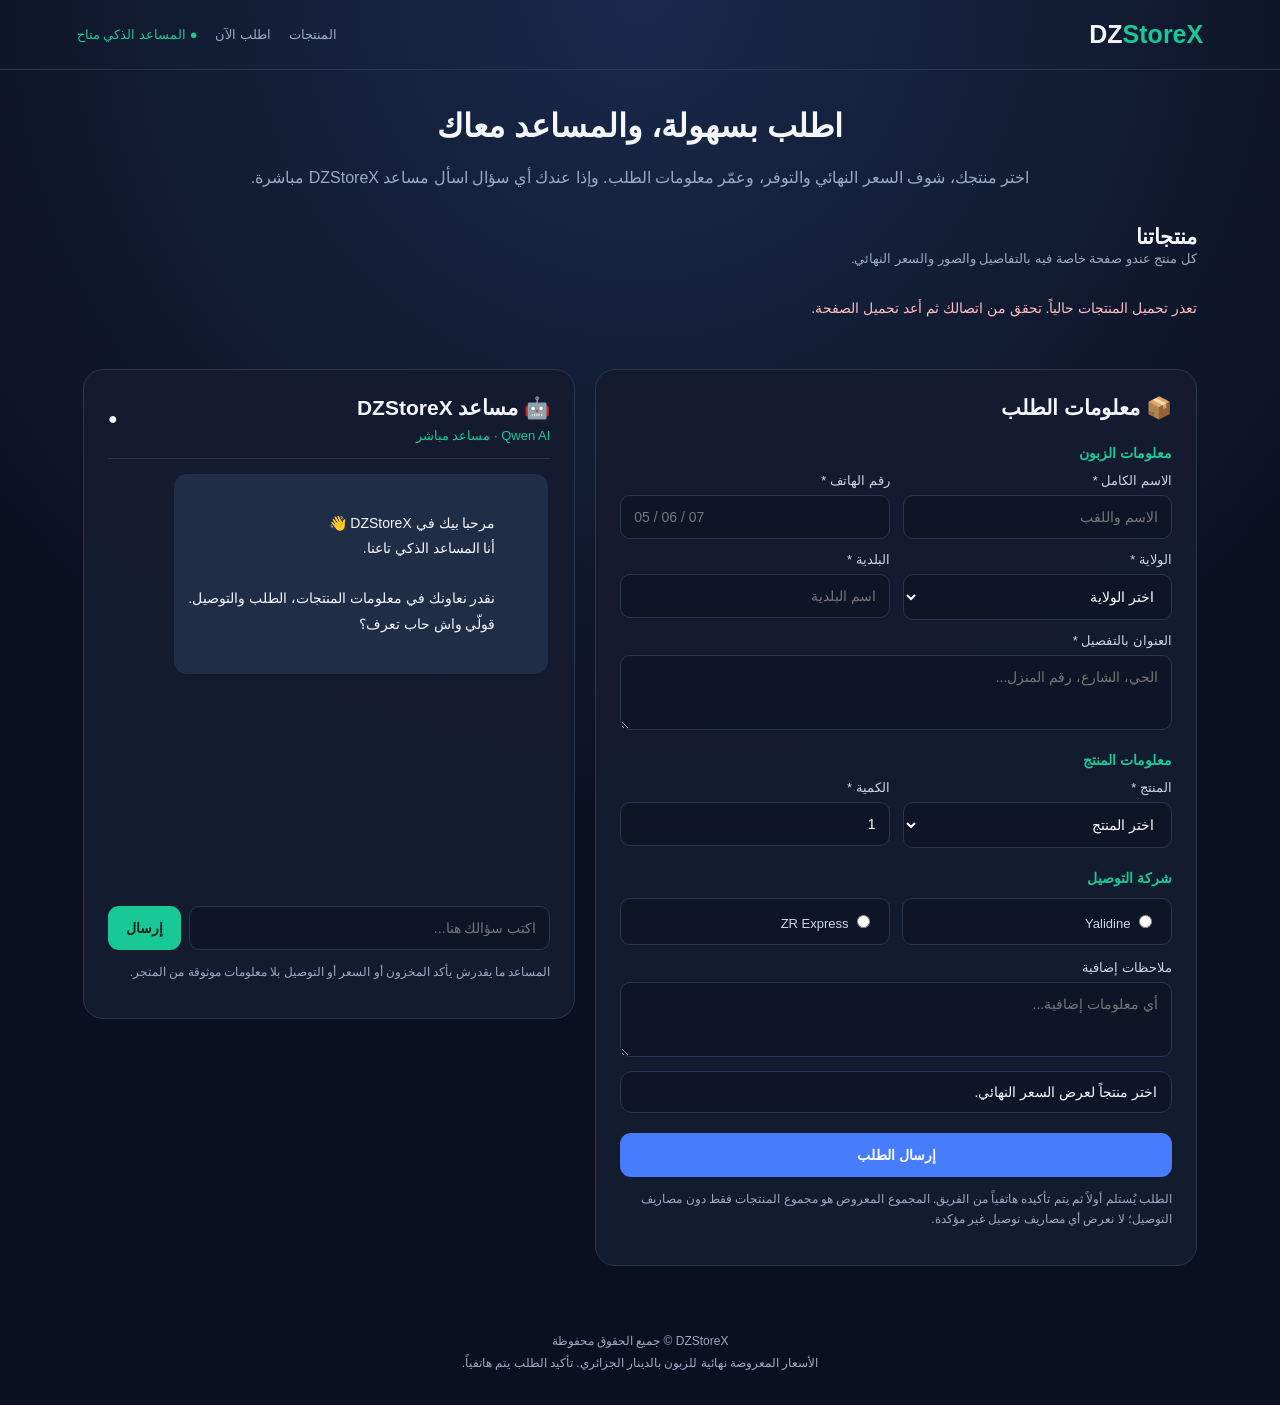
==== index.html @ 01fec2e1 "Isolate prices in the product dropdown (LRI/PDI) and in chat replies" ====
<!DOCTYPE html>
<html lang="ar" dir="rtl">
<head>
<meta charset="UTF-8">
<meta name="viewport" content="width=device-width, initial-scale=1.0">
<title>DZStoreX | المنتجات والطلب والمساعد الذكي</title>
<meta name="description" content="تسوق منتجات DZStoreX، شاهد السعر النهائي والتوفر، وأرسل طلبك مع مساعد ذكي للأسئلة.">
<link rel="stylesheet" href="assets/css/store.css?v=20261104b">
</head>
<body>

<header>
  <a class="logo" href="index.html">DZ<span>StoreX</span></a>
  <nav class="header-nav">
    <a href="#products">المنتجات</a>
    <a href="#orderForm">اطلب الآن</a>
    <div class="status">● المساعد الذكي متاح</div>
  </nav>
</header>

<main>
  <div class="intro">
    <h1>اطلب بسهولة، والمساعد معاك</h1>
    <p>اختر منتجك، شوف السعر النهائي والتوفر، وعمّر معلومات الطلب. وإذا عندك أي سؤال اسأل مساعد DZStoreX مباشرة.</p>
  </div>

  <section class="products-section" id="products">
    <div class="section-head">
      <div>
        <h2>منتجاتنا</h2>
        <p>كل منتج عندو صفحة خاصة فيه بالتفاصيل والصور والسعر النهائي.</p>
      </div>
    </div>
    <div id="productsLoading" class="products-loading">جاري تحميل المنتجات...</div>
    <div id="productsError" class="products-error hidden"></div>
    <div class="product-grid" id="productGrid"></div>
  </section>

  <div class="layout">

    <!-- ORDER FORM -->
    <section class="card" id="orderSection">
      <h2>📦 معلومات الطلب</h2>

      <form id="orderForm">

        <div class="section-title">معلومات الزبون</div>
        <div class="grid">
          <div class="field">
            <label for="fullName">الاسم الكامل *</label>
            <input id="fullName" name="fullName" required placeholder="الاسم واللقب" autocomplete="name">
          </div>
          <div class="field">
            <label for="phone">رقم الهاتف *</label>
            <input id="phone" name="phone" required type="tel" inputmode="tel"
                   placeholder="05 / 06 / 07" autocomplete="tel">
          </div>
          <div class="field">
            <label for="wilayaCode">الولاية *</label>
            <select name="wilayaCode" id="wilayaCode" required>
              <option value="">اختر الولاية</option>
            </select>
          </div>
          <div class="field">
            <label for="commune">البلدية *</label>
            <input id="commune" name="commune" required placeholder="اسم البلدية" autocomplete="address-level2">
          </div>
          <div class="field full">
            <label for="address">العنوان بالتفصيل *</label>
            <textarea id="address" name="address" required
              placeholder="الحي، الشارع، رقم المنزل..." autocomplete="street-address"></textarea>
          </div>
        </div>

        <div class="section-title">معلومات المنتج</div>
        <div class="grid">
          <div class="field">
            <label for="productSelect">المنتج *</label>
            <select name="productId" id="productSelect" required>
              <option value="">اختر المنتج</option>
            </select>
          </div>
          <div class="field">
            <label for="quantity">الكمية *</label>
            <input id="quantity" name="quantity" type="number" min="1" max="10"
                   value="1" required>
          </div>
        </div>

        <div class="section-title">شركة التوصيل</div>
        <div class="delivery">
          <label>
            <input type="radio" name="deliveryCompany" value="Yalidine" required>
            Yalidine
          </label>
          <label>
            <input type="radio" name="deliveryCompany" value="ZR Express">
            ZR Express
          </label>
        </div>

        <div class="field" style="margin-top:15px">
          <label for="notes">ملاحظات إضافية</label>
          <textarea id="notes" name="notes" maxlength="300"
            placeholder="أي معلومات إضافية..."></textarea>
        </div>

        <div class="order-summary" id="homeOrderSummary">
          اختر منتجاً لعرض السعر النهائي.
        </div>

        <button class="primary" type="submit" id="submitOrderBtn">
          إرسال الطلب
        </button>

        <div class="form-message" id="formMessage" role="status" aria-live="polite"></div>
        <div class="form-message" id="orderResult" role="status" aria-live="polite"></div>

        <p class="note">
          الطلب يُستلم أولاً ثم يتم تأكيده هاتفياً من الفريق.
          المجموع المعروض هو مجموع المنتجات فقط دون مصاريف التوصيل؛
          لا نعرض أي مصاريف توصيل غير مؤكدة.
        </p>
      </form>
    </section>

    <!-- AI CHAT -->
    <section class="card chat-card">
      <div class="chat-head">
        <div>
          <h2 style="margin-bottom:5px">🤖 مساعد DZStoreX</h2>
          <div class="bot">Qwen AI · مساعد مباشر</div>
        </div>
        <span>●</span>
      </div>

      <div class="messages" id="messages">
        <div class="msg bot-msg">
          مرحبا بيك في DZStoreX 👋
          أنا المساعد الذكي تاعنا.

          نقدر نعاونك في معلومات المنتجات، الطلب والتوصيل.
          قولّي واش حاب تعرف؟
        </div>
      </div>

      <div class="chat-input">
        <input id="chatInput" placeholder="اكتب سؤالك هنا..."
               autocomplete="off" aria-label="رسالة للمساعد">
        <button id="sendBtn" type="button">إرسال</button>
      </div>

      <p class="note">
        المساعد ما يقدرش يأكد المخزون أو السعر أو التوصيل
        بلا معلومات موثوقة من المتجر.
      </p>
    </section>

  </div>
</main>

<footer>
  DZStoreX © جميع الحقوق محفوظة<br>
  الأسعار المعروضة نهائية للزبون بالدينار الجزائري. تأكيد الطلب يتم هاتفياً.
</footer>

<script src="assets/js/config.js?v=20261104b"></script>
<script src="assets/js/wilayas.js?v=20261104b"></script>
<script src="assets/js/api.js?v=20261104b"></script>
<script src="assets/js/chat.js?v=20261104b"></script>
<script src="assets/js/order-form.js?v=20261104b"></script>
<script src="assets/js/home.js?v=20261104b"></script>

</body>
</html>
---- assets/css/store.css ----
:root {
  --bg: #0b1020;
  --card: #141c30;
  --line: #293650;
  --text: #f4f7ff;
  --muted: #9ba9c2;
  --blue: #477cff;
  --green: #19c995;
  --amber: #f3b33d;
  --red: #ff6b6b;
}

* { box-sizing: border-box; }

html { scroll-behavior: smooth; }

body {
  margin: 0;
  font-family: Tahoma, Arial, sans-serif;
  background: radial-gradient(circle at top, #19294a, #0b1020 55%);
  color: var(--text);
  min-height: 100vh;
}

a { color: inherit; }

img { max-width: 100%; display: block; }

header {
  padding: 20px 6%;
  display: flex;
  justify-content: space-between;
  align-items: center;
  gap: 16px;
  border-bottom: 1px solid var(--line);
  flex-wrap: wrap;
}

.logo {
  font-size: 25px;
  font-weight: 900;
  text-decoration: none;
}

.logo span { color: var(--green); }

.header-nav {
  display: flex;
  align-items: center;
  gap: 18px;
  flex-wrap: wrap;
}

.header-nav a {
  color: var(--muted);
  text-decoration: none;
  font-size: 13px;
}

.header-nav a:hover { color: var(--text); }

.status { color: var(--green); font-size: 13px; }

main {
  max-width: 1150px;
  margin: 35px auto;
  padding: 0 18px;
}

.intro { text-align: center; margin-bottom: 30px; }
.intro h1 { font-size: 32px; margin-bottom: 10px; }
.intro p { color: var(--muted); line-height: 1.8; }

.layout {
  display: grid;
  grid-template-columns: 1.1fr .9fr;
  gap: 20px;
  align-items: start;
}

.card {
  background: rgba(20, 28, 48, .96);
  border: 1px solid var(--line);
  border-radius: 20px;
  padding: 24px;
}

h1, h2, h3 { line-height: 1.35; }
h2 { font-size: 21px; margin: 0 0 20px; }
h3 { font-size: 16px; margin: 0; }

.section-title {
  color: var(--green);
  font-size: 14px;
  margin: 22px 0 12px;
  font-weight: bold;
}

.grid { display: grid; grid-template-columns: 1fr 1fr; gap: 13px; }
.field { display: flex; flex-direction: column; gap: 7px; }
.field.full { grid-column: 1 / -1; }

label { font-size: 13px; color: #cbd5e8; }

input, select, textarea {
  width: 100%;
  padding: 13px;
  border-radius: 10px;
  background: #0d1527;
  color: #fff;
  border: 1px solid var(--line);
  outline: none;
  font-size: 14px;
  font-family: inherit;
}

input:focus, select:focus, textarea:focus { border-color: var(--blue); }
input.invalid, select.invalid, textarea.invalid { border-color: var(--red); }
textarea { resize: vertical; min-height: 75px; }

.delivery { display: flex; gap: 12px; flex-wrap: wrap; }
.delivery label {
  flex: 1;
  background: #0d1527;
  padding: 13px;
  border-radius: 10px;
  border: 1px solid var(--line);
  cursor: pointer;
  min-width: 130px;
}
.delivery input { width: auto; margin-inline-start: 6px; }

button {
  border: 0;
  border-radius: 11px;
  padding: 14px 18px;
  cursor: pointer;
  font-weight: bold;
  font-size: 14px;
  font-family: inherit;
}

.primary { background: var(--blue); color: #fff; width: 100%; margin-top: 20px; }
.primary:hover { background: #3a6ef0; }
.secondary { background: #263653; color: #fff; }
button:disabled { opacity: .5; cursor: not-allowed; }

.note { font-size: 12px; color: var(--muted); line-height: 1.7; }

.form-message {
  display: none;
  margin-top: 14px;
  padding: 11px 13px;
  border-radius: 10px;
  font-size: 13px;
  line-height: 1.7;
  background: rgba(255, 107, 107, .12);
  border: 1px solid rgba(255, 107, 107, .5);
  color: #ffdada;
}
.form-message.show { display: block; }
.form-message.success {
  background: rgba(25, 201, 149, .12);
  border-color: rgba(25, 201, 149, .5);
  color: #c9ffec;
}

/* Product showcase */
.products-section { margin: 10px 0 35px; }
.section-head {
  display: flex;
  justify-content: space-between;
  align-items: baseline;
  gap: 15px;
  margin-bottom: 16px;
  flex-wrap: wrap;
}
.section-head h2 { margin: 0; }
.section-head p { margin: 0; color: var(--muted); font-size: 13px; }

.product-grid {
  display: grid;
  grid-template-columns: repeat(auto-fill, minmax(210px, 1fr));
  gap: 15px;
}

.product-card {
  background: rgba(20, 28, 48, .96);
  border: 1px solid var(--line);
  border-radius: 16px;
  overflow: hidden;
  text-decoration: none;
  display: flex;
  flex-direction: column;
  transition: transform .15s ease, border-color .15s ease;
}
.product-card:hover { transform: translateY(-2px); border-color: var(--blue); }

.product-thumb {
  aspect-ratio: 1 / 1;
  background: #0d1527;
  overflow: hidden;
}
.product-thumb img { width: 100%; height: 100%; object-fit: cover; }

.product-body { padding: 13px; display: flex; flex-direction: column; gap: 9px; flex: 1; }
.product-body h3 {
  font-size: 14px;
  line-height: 1.5;
  display: -webkit-box;
  -webkit-line-clamp: 2;
  -webkit-box-orient: vertical;
  overflow: hidden;
  min-height: 42px;
}
.product-meta {
  display: flex;
  flex-direction: column;
  align-items: flex-start;
  gap: 7px;
  margin-top: auto;
}
.price-line { display: block; width: 100%; }
.status-line { display: block; }
/* The price is its own line, bold and never broken: "4 300 دج" must stay one unit. */
.price {
  display: block;
  color: var(--green);
  font-weight: 900;
  font-size: 20px;
  line-height: 1.25;
  white-space: nowrap;
  font-variant-numeric: tabular-nums;
}
.price-inline {
  color: var(--green);
  font-weight: 800;
  white-space: nowrap;
  font-variant-numeric: tabular-nums;
}

/* RTL PAGE, LTR PRICES
   A bare "4 300 دج" inside the RTL page is reordered by the bidi algorithm: the
   currency is pushed to the left of the amount and the price looks reversed
   ("دج 300 4"). Every price is therefore its own isolated LTR run, so the amount
   always renders left-to-right and the currency sits to its right. */
.price,
.price-inline,
.product-price,
.summary-total {
  direction: ltr;
  unicode-bidi: isolate;
}
/* The isolated LTR run must keep the layout alignment it had before the fix:
   it stays flush with the right edge of the RTL card / column. */
.price { text-align: right; }
.product-price { text-align: right; }
.price-amount,
.price-currency {
  unicode-bidi: isolate;
}
.price-currency { direction: rtl; }
.price-amount { direction: ltr; }

.badge {
  display: inline-block;
  padding: 4px 8px;
  border-radius: 999px;
  font-size: 11px;
  font-weight: bold;
  white-space: nowrap;
}
.badge-available { background: rgba(25, 201, 149, .15); color: #8df0d1; border: 1px solid rgba(25, 201, 149, .4); }
.badge-unverified { background: rgba(243, 179, 61, .15); color: #ffd98a; border: 1px solid rgba(243, 179, 61, .4); }
.badge-neutral { background: rgba(155, 169, 194, .12); color: var(--muted); border: 1px solid var(--line); }

.products-loading, .products-error {
  color: var(--muted);
  font-size: 14px;
  padding: 18px 0;
}
.products-error { color: #ffbdbd; }

/* Product page */
.breadcrumb {
  color: var(--muted);
  font-size: 13px;
  margin-bottom: 18px;
}
.breadcrumb a { color: var(--muted); text-decoration: none; }
.breadcrumb a:hover { color: var(--text); }

.product-page {
  display: grid;
  grid-template-columns: 1fr 1fr;
  gap: 22px;
  align-items: start;
}

.product-gallery { display: flex; flex-direction: column; gap: 10px; }
.gallery-main {
  background: #0d1527;
  border: 1px solid var(--line);
  border-radius: 18px;
  overflow: hidden;
  aspect-ratio: 1 / 1;
}
.gallery-main img { width: 100%; height: 100%; object-fit: contain; }
.gallery-thumbs { display: flex; gap: 8px; flex-wrap: wrap; }
.gallery-thumbs button {
  padding: 0;
  width: 64px;
  height: 64px;
  border-radius: 9px;
  border: 2px solid transparent;
  overflow: hidden;
  background: #0d1527;
}
.gallery-thumbs button.active { border-color: var(--blue); }
.gallery-thumbs img { width: 100%; height: 100%; object-fit: cover; }

.product-info { display: flex; flex-direction: column; gap: 14px; }
.product-info h1 { font-size: 25px; margin: 0; }
.product-price {
  display: block;
  font-size: 30px;
  line-height: 1.2;
  color: var(--green);
  font-weight: 900;
  white-space: nowrap;
  font-variant-numeric: tabular-nums;
}
.product-sub { color: var(--muted); font-size: 12px; }
.availability-note {
  display: flex;
  flex-direction: column;
  align-items: flex-start;
  gap: 8px;
  font-size: 13px;
  line-height: 1.8;
  padding: 11px 13px;
  border-radius: 10px;
  background: #0d1527;
  border: 1px solid var(--line);
}
.availability-text { display: block; }
.availability-note.available { border-color: rgba(25, 201, 149, .45); }
.availability-note.unverified { border-color: rgba(243, 179, 61, .45); }
.product-description {
  white-space: pre-wrap;
  line-height: 1.9;
  font-size: 14px;
  color: #dbe4f5;
  border-top: 1px solid var(--line);
  padding-top: 14px;
  max-height: 420px;
  overflow: auto;
}
.cta-row { display: flex; gap: 10px; flex-wrap: wrap; }
.cta-row .primary { width: auto; margin-top: 0; flex: 1; min-width: 180px; }
.cta-row .secondary { flex: 0 0 auto; }

.product-order { margin-top: 22px; }
.product-order .grid { margin-top: 6px; }

.order-summary {
  display: flex;
  flex-wrap: wrap;
  justify-content: space-between;
  align-items: center;
  gap: 10px 18px;
  background: #0d1527;
  border: 1px solid var(--line);
  border-radius: 12px;
  padding: 12px 14px;
  margin-top: 14px;
  font-size: 14px;
}
.order-summary .summary-line {
  display: inline-flex;
  flex-wrap: wrap;
  align-items: baseline;
  gap: 6px;
  min-width: 0;
}
.summary-label { color: var(--muted); }
.summary-note { color: var(--muted); font-size: 12px; }
.order-summary strong {
  color: var(--green);
  font-size: 18px;
  white-space: nowrap;
  font-variant-numeric: tabular-nums;
}
.order-summary .price-inline { font-size: 18px; }

.chat-card { display: flex; flex-direction: column; min-height: 650px; }
.chat-head {
  display: flex;
  justify-content: space-between;
  align-items: center;
  border-bottom: 1px solid var(--line);
  padding-bottom: 15px;
}
.bot { color: var(--green); font-size: 13px; }
.messages {
  flex: 1;
  overflow-y: auto;
  min-height: 390px;
  max-height: 520px;
  padding: 15px 2px;
  display: flex;
  flex-direction: column;
  gap: 12px;
}
.msg {
  padding: 12px 14px;
  border-radius: 13px;
  max-width: 90%;
  line-height: 1.8;
  font-size: 14px;
  white-space: pre-wrap;
  overflow-wrap: anywhere;
}
.bot-msg { background: #202d47; align-self: flex-start; }
.user-msg { background: #244caa; align-self: flex-end; }
.chat-input { display: flex; gap: 8px; }
.chat-input input { flex: 1; min-width: 0; }
.chat-input button { background: var(--green); color: #06251c; }

footer { text-align: center; padding: 30px; color: var(--muted); font-size: 12px; line-height: 1.8; }

.empty-state {
  border: 1px dashed var(--line);
  border-radius: 14px;
  padding: 22px;
  color: var(--muted);
  text-align: center;
  line-height: 1.8;
}

.skeleton {
  background: linear-gradient(90deg, #141c30, #1b2740, #141c30);
  background-size: 200% 100%;
  animation: shimmer 1.4s infinite;
  border-radius: 12px;
}
@keyframes shimmer { 0% { background-position: 200% 0; } 100% { background-position: -200% 0; } }

.hidden { display: none !important; }

@media (max-width: 800px) {
  .layout, .product-page { grid-template-columns: 1fr; }
  .intro h1 { font-size: 25px; }
  .chat-card { min-height: 550px; }
}

@media (max-width: 450px) {
  .grid { grid-template-columns: 1fr; }
  .field.full { grid-column: auto; }
  .card { padding: 17px; }
  .product-info h1 { font-size: 21px; }
  .product-price { font-size: 26px; }
}
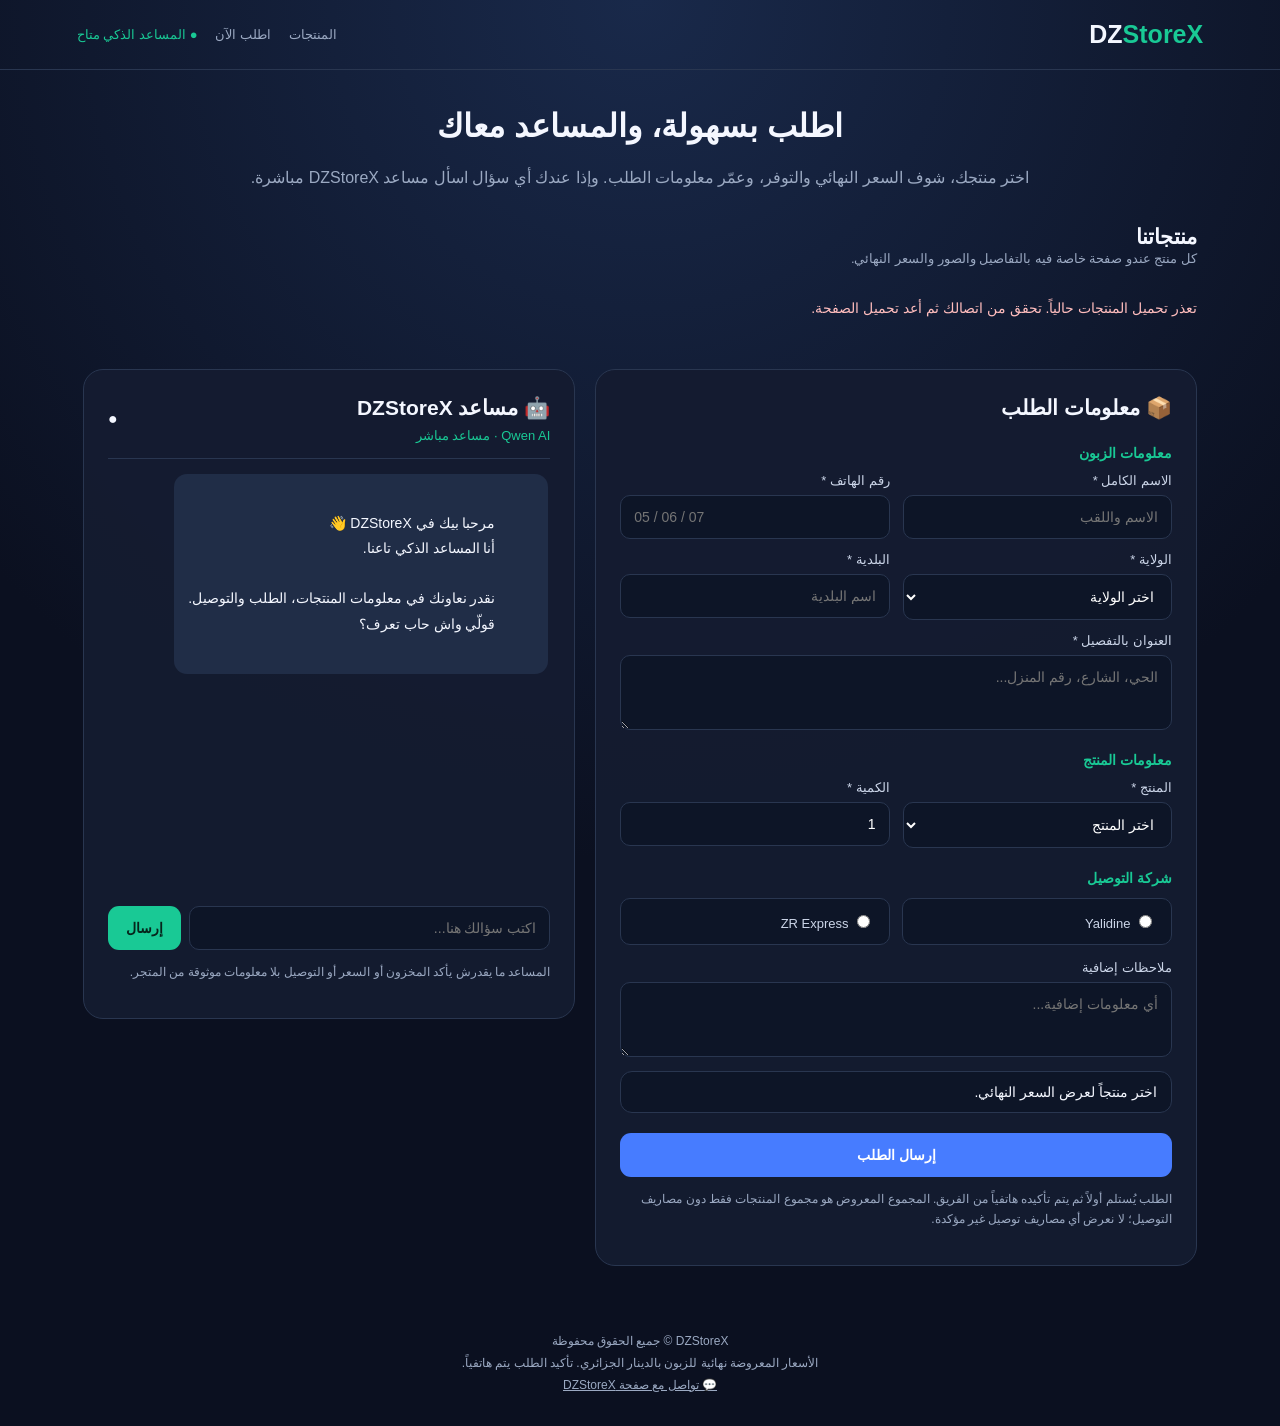
==== commit bcb7e942: "Add 5 new products (6526, 6538, 6535, 6527, 6541) with photos, Page link and Marketplace slot" ====
--- a/index.html
+++ b/index.html
@@ -5,7 +5,7 @@
 <meta name="viewport" content="width=device-width, initial-scale=1.0">
 <title>DZStoreX | المنتجات والطلب والمساعد الذكي</title>
 <meta name="description" content="تسوق منتجات DZStoreX، شاهد السعر النهائي والتوفر، وأرسل طلبك مع مساعد ذكي للأسئلة.">
-<link rel="stylesheet" href="assets/css/store.css?v=20261104b">
+<link rel="stylesheet" href="assets/css/store.css?v=20261108a">
 </head>
 <body>
 
@@ -161,15 +161,16 @@
 
 <footer>
   DZStoreX © جميع الحقوق محفوظة<br>
-  الأسعار المعروضة نهائية للزبون بالدينار الجزائري. تأكيد الطلب يتم هاتفياً.
+  الأسعار المعروضة نهائية للزبون بالدينار الجزائري. تأكيد الطلب يتم هاتفياً.<br>
+  <a href="https://m.me/1391319567390331" target="_blank" rel="noopener" style="color:inherit;text-decoration:underline">💬 تواصل مع صفحة DZStoreX</a>
 </footer>
 
-<script src="assets/js/config.js?v=20261104b"></script>
-<script src="assets/js/wilayas.js?v=20261104b"></script>
-<script src="assets/js/api.js?v=20261104b"></script>
-<script src="assets/js/chat.js?v=20261104b"></script>
-<script src="assets/js/order-form.js?v=20261104b"></script>
-<script src="assets/js/home.js?v=20261104b"></script>
+<script src="assets/js/config.js?v=20261108a"></script>
+<script src="assets/js/wilayas.js?v=20261108a"></script>
+<script src="assets/js/api.js?v=20261108a"></script>
+<script src="assets/js/chat.js?v=20261108a"></script>
+<script src="assets/js/order-form.js?v=20261108a"></script>
+<script src="assets/js/home.js?v=20261108a"></script>
 
 </body>
 </html>
--- a/assets/css/store.css
+++ b/assets/css/store.css
@@ -359,6 +359,18 @@
 .cta-row { display: flex; gap: 10px; flex-wrap: wrap; }
 .cta-row .primary { width: auto; margin-top: 0; flex: 1; min-width: 180px; }
 .cta-row .secondary { flex: 0 0 auto; }
+.product-links { display: flex; gap: 10px; flex-wrap: wrap; }
+.product-links .secondary {
+  flex: 0 0 auto;
+  text-decoration: none;
+  display: inline-flex;
+  align-items: center;
+  justify-content: center;
+  border-radius: 11px;
+  padding: 11px 15px;
+  font-weight: bold;
+  font-size: 13px;
+}
 
 .product-order { margin-top: 22px; }
 .product-order .grid { margin-top: 6px; }
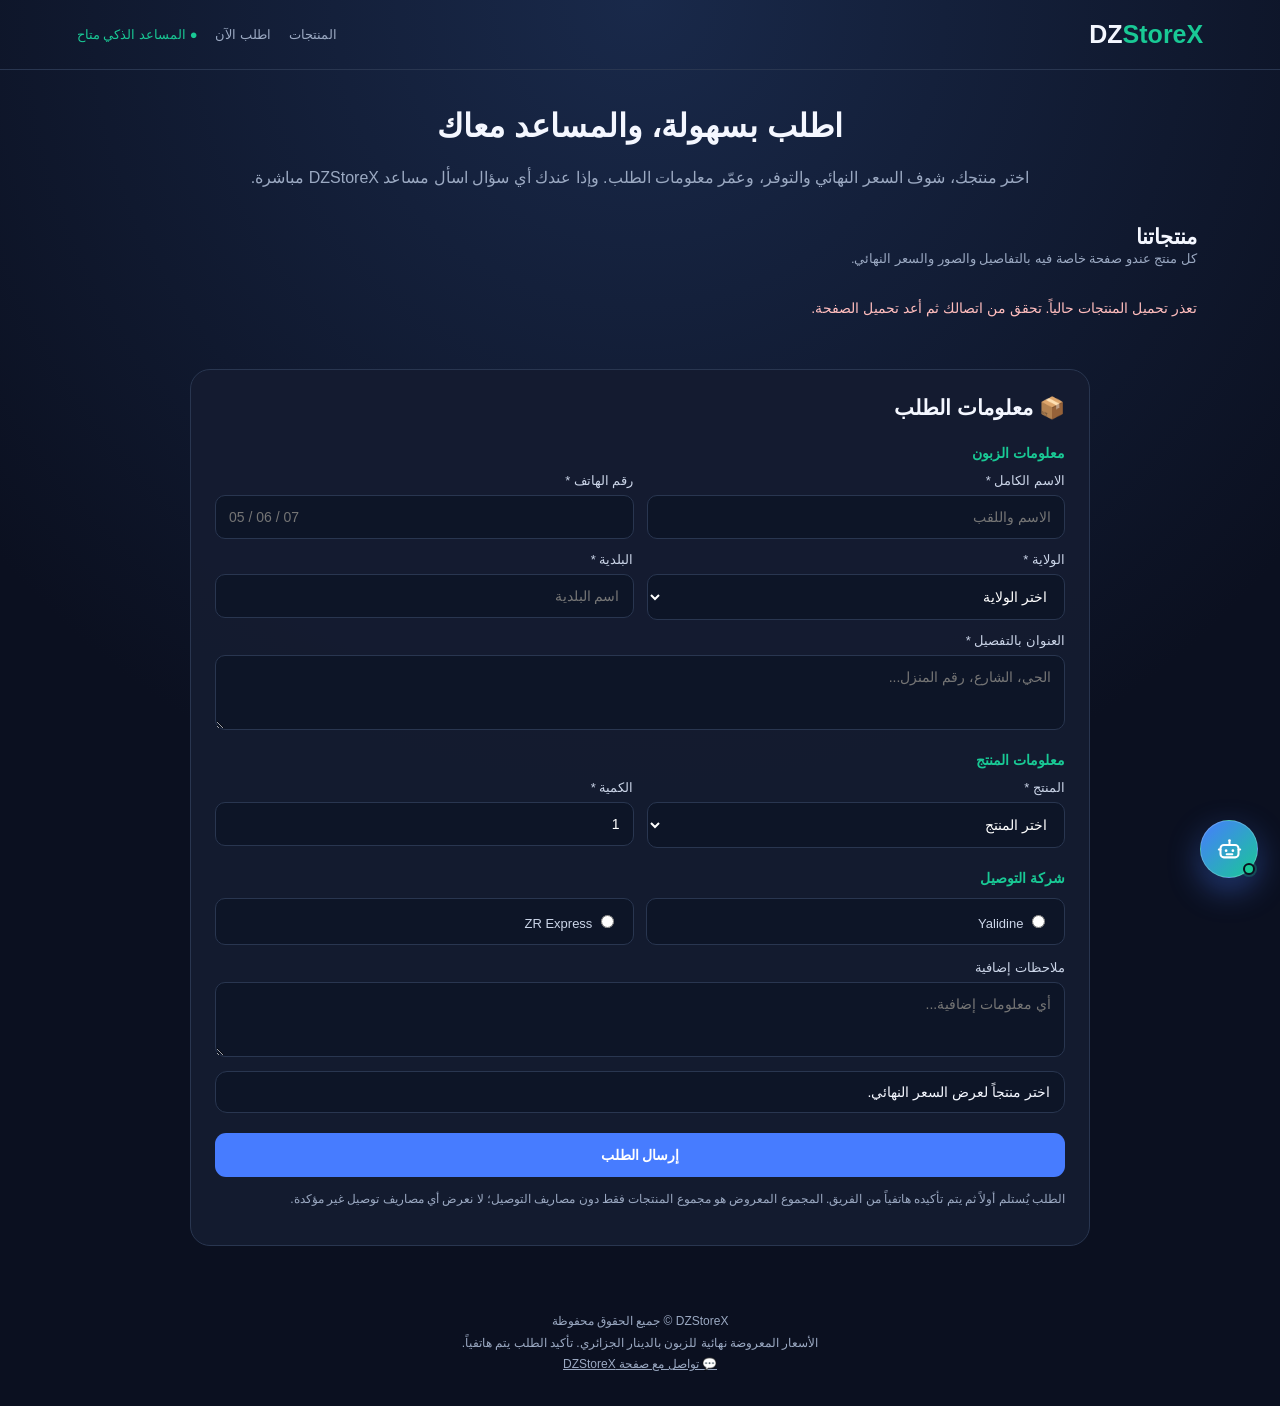
==== commit 11f31111: "feat: replace embedded AI chat with floating widget" ====
--- a/index.html
+++ b/index.html
@@ -5,7 +5,7 @@
 <meta name="viewport" content="width=device-width, initial-scale=1.0">
 <title>DZStoreX | المنتجات والطلب والمساعد الذكي</title>
 <meta name="description" content="تسوق منتجات DZStoreX، شاهد السعر النهائي والتوفر، وأرسل طلبك مع مساعد ذكي للأسئلة.">
-<link rel="stylesheet" href="assets/css/store.css?v=20261108a">
+<link rel="stylesheet" href="assets/css/store.css?v=20261110a">
 </head>
 <body>
 
@@ -36,7 +36,7 @@
     <div class="product-grid" id="productGrid"></div>
   </section>
 
-  <div class="layout">
+  <div class="layout layout-single">
 
     <!-- ORDER FORM -->
     <section class="card" id="orderSection">
@@ -124,38 +124,6 @@
       </form>
     </section>
 
-    <!-- AI CHAT -->
-    <section class="card chat-card">
-      <div class="chat-head">
-        <div>
-          <h2 style="margin-bottom:5px">🤖 مساعد DZStoreX</h2>
-          <div class="bot">Qwen AI · مساعد مباشر</div>
-        </div>
-        <span>●</span>
-      </div>
-
-      <div class="messages" id="messages">
-        <div class="msg bot-msg">
-          مرحبا بيك في DZStoreX 👋
-          أنا المساعد الذكي تاعنا.
-
-          نقدر نعاونك في معلومات المنتجات، الطلب والتوصيل.
-          قولّي واش حاب تعرف؟
-        </div>
-      </div>
-
-      <div class="chat-input">
-        <input id="chatInput" placeholder="اكتب سؤالك هنا..."
-               autocomplete="off" aria-label="رسالة للمساعد">
-        <button id="sendBtn" type="button">إرسال</button>
-      </div>
-
-      <p class="note">
-        المساعد ما يقدرش يأكد المخزون أو السعر أو التوصيل
-        بلا معلومات موثوقة من المتجر.
-      </p>
-    </section>
-
   </div>
 </main>
 
@@ -165,12 +133,12 @@
   <a href="https://m.me/1391319567390331" target="_blank" rel="noopener" style="color:inherit;text-decoration:underline">💬 تواصل مع صفحة DZStoreX</a>
 </footer>
 
-<script src="assets/js/config.js?v=20261108a"></script>
-<script src="assets/js/wilayas.js?v=20261108a"></script>
-<script src="assets/js/api.js?v=20261108a"></script>
-<script src="assets/js/chat.js?v=20261108a"></script>
-<script src="assets/js/order-form.js?v=20261108a"></script>
-<script src="assets/js/home.js?v=20261108a"></script>
+<script src="assets/js/config.js?v=20261110a"></script>
+<script src="assets/js/wilayas.js?v=20261110a"></script>
+<script src="assets/js/api.js?v=20261110a"></script>
+<script src="assets/js/chat.js?v=20261110a"></script>
+<script src="assets/js/order-form.js?v=20261110a"></script>
+<script src="assets/js/home.js?v=20261110a"></script>
 
 </body>
 </html>
--- a/assets/css/store.css
+++ b/assets/css/store.css
@@ -76,6 +76,12 @@
   grid-template-columns: 1.1fr .9fr;
   gap: 20px;
   align-items: start;
+}
+
+.layout-single {
+  display: block;
+  max-width: 900px;
+  margin: 0 auto;
 }
 
 .card {
@@ -405,39 +411,376 @@
 }
 .order-summary .price-inline { font-size: 18px; }
 
-.chat-card { display: flex; flex-direction: column; min-height: 650px; }
-.chat-head {
-  display: flex;
+/* ------------------------------------------------------------------
+   Floating AI assistant
+   The panel and button are fixed so they stay available while
+   scrolling. z-index is intentionally above the page chrome.
+   ------------------------------------------------------------------ */
+.dz-chat-root {
+  position: fixed;
+  inset: 0;
+  z-index: 2147483000;
+  pointer-events: none;
+}
+
+.dz-chat-fab {
+  position: fixed;
+  right: max(22px, env(safe-area-inset-right));
+  bottom: max(22px, env(safe-area-inset-bottom));
+  z-index: 2147483002;
+  width: 58px;
+  height: 58px;
+  padding: 0;
+  border: 1px solid rgba(255, 255, 255, .2);
+  border-radius: 50%;
+  background: linear-gradient(135deg, #477cff 0%, #19c995 100%);
+  color: #fff;
+  box-shadow: 0 12px 32px rgba(71, 124, 255, .42), 0 3px 10px rgba(0, 0, 0, .4);
+  pointer-events: auto;
+  transition: transform .2s ease, box-shadow .2s ease, filter .2s ease;
+}
+
+.dz-chat-fab:hover {
+  transform: translateY(-2px) scale(1.03);
+  box-shadow: 0 16px 38px rgba(71, 124, 255, .5), 0 4px 12px rgba(0, 0, 0, .42);
+}
+
+.dz-chat-fab:active { transform: scale(.97); }
+.dz-chat-fab:focus-visible { outline: 3px solid rgba(25, 201, 149, .65); outline-offset: 3px; }
+
+.dz-chat-fab-icon {
+  position: absolute;
+  inset: 0;
+  display: grid;
+  place-items: center;
+  transition: opacity .18s ease, transform .18s ease;
+}
+
+.dz-chat-fab-icon svg { width: 27px; height: 27px; }
+
+.dz-chat-fab-icon--close {
+  opacity: 0;
+  transform: rotate(-90deg) scale(.6);
+}
+
+.dz-chat-fab.is-open .dz-chat-fab-icon--robot {
+  opacity: 0;
+  transform: rotate(90deg) scale(.6);
+}
+
+.dz-chat-fab.is-open .dz-chat-fab-icon--close {
+  opacity: 1;
+  transform: none;
+}
+
+.dz-chat-badge {
+  position: absolute;
+  top: -5px;
+  right: -5px;
+  min-width: 20px;
+  height: 20px;
+  padding: 0 6px;
+  border: 2px solid #0b1020;
+  border-radius: 999px;
+  background: #ff4d6d;
+  color: #fff;
+  font-size: 11px;
+  font-weight: 800;
+  line-height: 1;
+  display: grid;
+  place-items: center;
+  box-shadow: 0 2px 8px rgba(255, 77, 109, .5);
+}
+
+.dz-chat-badge[hidden] { display: none; }
+
+.dz-chat-online-dot {
+  position: absolute;
+  right: 2px;
+  bottom: 2px;
+  width: 12px;
+  height: 12px;
+  border: 2px solid #0b1020;
+  border-radius: 50%;
+  background: var(--green);
+  box-shadow: 0 0 0 2px rgba(25, 201, 149, .25);
+  transition: background .2s ease, box-shadow .2s ease;
+}
+
+.dz-chat-fab.is-offline .dz-chat-online-dot {
+  background: var(--red);
+  box-shadow: 0 0 0 2px rgba(255, 107, 107, .25);
+}
+
+.dz-chat-panel {
+  position: fixed;
+  right: max(22px, env(safe-area-inset-right));
+  bottom: calc(92px + env(safe-area-inset-bottom));
+  z-index: 2147483001;
+  width: min(380px, calc(100vw - 44px));
+  height: min(560px, calc(100vh - 120px));
+  height: min(560px, calc(100dvh - 120px));
+  display: flex;
+  flex-direction: column;
+  overflow: hidden;
+  border: 1px solid var(--line);
+  border-radius: 20px;
+  background: linear-gradient(180deg, rgba(20, 28, 48, .99), rgba(13, 21, 39, .99));
+  box-shadow: 0 24px 70px rgba(0, 0, 0, .55), inset 0 0 0 1px rgba(71, 124, 255, .08);
+  opacity: 0;
+  visibility: hidden;
+  transform: translateY(14px) scale(.97);
+  transform-origin: bottom right;
+  pointer-events: auto;
+  transition: opacity .22s ease, transform .22s cubic-bezier(.2, .8, .2, 1), visibility .22s;
+}
+
+.dz-chat-panel.is-open {
+  opacity: 1;
+  visibility: visible;
+  transform: none;
+}
+
+.dz-chat-header {
+  flex: 0 0 auto;
+  display: flex;
+  align-items: center;
   justify-content: space-between;
+  gap: 12px;
+  padding: 14px 16px;
+  border-bottom: 1px solid var(--line);
+  background: linear-gradient(135deg, rgba(71, 124, 255, .16), rgba(25, 201, 149, .08));
+}
+
+.dz-chat-identity {
+  display: flex;
   align-items: center;
-  border-bottom: 1px solid var(--line);
-  padding-bottom: 15px;
-}
-.bot { color: var(--green); font-size: 13px; }
-.messages {
-  flex: 1;
+  gap: 10px;
+  min-width: 0;
+}
+
+.dz-chat-avatar {
+  flex: 0 0 auto;
+  width: 38px;
+  height: 38px;
+  display: grid;
+  place-items: center;
+  border-radius: 12px;
+  background: linear-gradient(135deg, #477cff, #19c995);
+  color: #fff;
+  box-shadow: 0 4px 12px rgba(71, 124, 255, .3);
+}
+
+.dz-chat-avatar svg { width: 22px; height: 22px; }
+
+.dz-chat-identity-text { min-width: 0; }
+.dz-chat-title {
+  font-size: 14px;
+  font-weight: 800;
+  line-height: 1.35;
+  white-space: nowrap;
+  overflow: hidden;
+  text-overflow: ellipsis;
+}
+
+.dz-chat-status {
+  display: flex;
+  align-items: center;
+  gap: 5px;
+  margin-top: 2px;
+  color: var(--green);
+  font-size: 11px;
+  line-height: 1.4;
+  white-space: nowrap;
+}
+
+.dz-chat-status.is-offline { color: var(--red); }
+
+.dz-chat-status-dot {
+  width: 7px;
+  height: 7px;
+  flex: 0 0 auto;
+  border-radius: 50%;
+  background: currentColor;
+  box-shadow: 0 0 0 3px rgba(25, 201, 149, .15);
+}
+
+.dz-chat-status.is-offline .dz-chat-status-dot {
+  box-shadow: 0 0 0 3px rgba(255, 107, 107, .15);
+}
+
+.dz-chat-close {
+  flex: 0 0 auto;
+  width: 32px;
+  height: 32px;
+  padding: 0;
+  display: grid;
+  place-items: center;
+  border: 0;
+  border-radius: 10px;
+  background: transparent;
+  color: var(--muted);
+}
+
+.dz-chat-close:hover { background: rgba(255, 255, 255, .08); color: var(--text); }
+.dz-chat-close:focus-visible { outline: 2px solid var(--blue); outline-offset: 2px; }
+.dz-chat-close svg { width: 18px; height: 18px; }
+
+.dz-chat-messages {
+  flex: 1 1 auto;
+  min-height: 0;
   overflow-y: auto;
-  min-height: 390px;
-  max-height: 520px;
-  padding: 15px 2px;
+  overscroll-behavior: contain;
+  padding: 16px;
   display: flex;
   flex-direction: column;
-  gap: 12px;
-}
-.msg {
-  padding: 12px 14px;
-  border-radius: 13px;
-  max-width: 90%;
-  line-height: 1.8;
-  font-size: 14px;
+  gap: 10px;
+  scroll-behavior: smooth;
+  background: radial-gradient(circle at top, rgba(71, 124, 255, .07), transparent 55%);
+}
+
+.dz-msg {
+  max-width: 88%;
+  padding: 10px 13px;
+  border-radius: 14px;
+  font-size: 13.5px;
+  line-height: 1.75;
   white-space: pre-wrap;
   overflow-wrap: anywhere;
-}
-.bot-msg { background: #202d47; align-self: flex-start; }
-.user-msg { background: #244caa; align-self: flex-end; }
-.chat-input { display: flex; gap: 8px; }
-.chat-input input { flex: 1; min-width: 0; }
-.chat-input button { background: var(--green); color: #06251c; }
+  text-align: start;
+}
+
+.dz-msg--bot {
+  align-self: flex-start;
+  background: #1c2942;
+  border: 1px solid rgba(255, 255, 255, .05);
+}
+
+.dz-msg--user {
+  align-self: flex-end;
+  background: linear-gradient(135deg, #2f5fd0, #244caa);
+  color: #fff;
+}
+
+.dz-msg--error {
+  background: rgba(255, 107, 107, .13);
+  border-color: rgba(255, 107, 107, .35);
+  color: #ffdada;
+}
+
+.dz-msg--typing {
+  display: flex;
+  align-items: center;
+  gap: 9px;
+  color: var(--muted);
+  font-size: 12px;
+}
+
+.dz-typing { display: inline-flex; gap: 4px; }
+.dz-typing i {
+  width: 6px;
+  height: 6px;
+  border-radius: 50%;
+  background: var(--green);
+  animation: dz-typing 1.2s infinite ease-in-out;
+}
+.dz-typing i:nth-child(2) { animation-delay: .15s; }
+.dz-typing i:nth-child(3) { animation-delay: .3s; }
+
+@keyframes dz-typing {
+  0%, 60%, 100% { transform: translateY(0); opacity: .35; }
+  30% { transform: translateY(-4px); opacity: 1; }
+}
+
+.dz-visually-hidden {
+  position: absolute;
+  width: 1px;
+  height: 1px;
+  padding: 0;
+  margin: -1px;
+  overflow: hidden;
+  clip: rect(0, 0, 0, 0);
+  white-space: nowrap;
+  border: 0;
+}
+
+.dz-chat-footer {
+  flex: 0 0 auto;
+  padding: 12px 14px 10px;
+  border-top: 1px solid var(--line);
+  background: rgba(11, 16, 32, .55);
+}
+
+.dz-chat-form { display: flex; align-items: center; gap: 8px; }
+.dz-chat-form input {
+  flex: 1;
+  min-width: 0;
+  padding: 11px 13px;
+  border-radius: 12px;
+  font-size: 13px;
+  background: #0d1527;
+}
+.dz-chat-form input:focus { border-color: var(--blue); }
+
+.dz-chat-form button {
+  flex: 0 0 auto;
+  width: 42px;
+  height: 42px;
+  padding: 0;
+  display: grid;
+  place-items: center;
+  border-radius: 12px;
+  background: var(--green);
+  color: #06251c;
+}
+.dz-chat-form button:hover { background: #22dfa7; }
+.dz-chat-form button:disabled { opacity: .45; cursor: not-allowed; }
+.dz-chat-form button svg { width: 19px; height: 19px; }
+
+.dz-chat-hint {
+  margin-top: 8px;
+  color: var(--muted);
+  font-size: 10px;
+  line-height: 1.5;
+  text-align: center;
+}
+
+@media (max-width: 520px) {
+  .dz-chat-fab {
+    right: max(16px, env(safe-area-inset-right));
+    bottom: max(16px, env(safe-area-inset-bottom));
+    width: 56px;
+    height: 56px;
+  }
+
+  .dz-chat-panel {
+    right: 10px;
+    left: 10px;
+    bottom: calc(82px + env(safe-area-inset-bottom));
+    width: auto;
+    height: min(72vh, 560px);
+    height: min(72dvh, 560px);
+    max-height: calc(100vh - 100px);
+    max-height: calc(100dvh - 100px);
+    border-radius: 18px;
+    transform-origin: bottom center;
+  }
+
+  .dz-chat-messages { padding: 13px; }
+  .dz-msg { max-width: 92%; font-size: 13px; }
+}
+
+@media (prefers-reduced-motion: reduce) {
+  .dz-chat-panel,
+  .dz-chat-fab,
+  .dz-chat-fab-icon,
+  .dz-chat-close,
+  .dz-chat-messages {
+    transition: none !important;
+    scroll-behavior: auto;
+  }
+  .dz-typing i { animation: none; }
+}
 
 footer { text-align: center; padding: 30px; color: var(--muted); font-size: 12px; line-height: 1.8; }
 
@@ -463,7 +806,6 @@
 @media (max-width: 800px) {
   .layout, .product-page { grid-template-columns: 1fr; }
   .intro h1 { font-size: 25px; }
-  .chat-card { min-height: 550px; }
 }
 
 @media (max-width: 450px) {
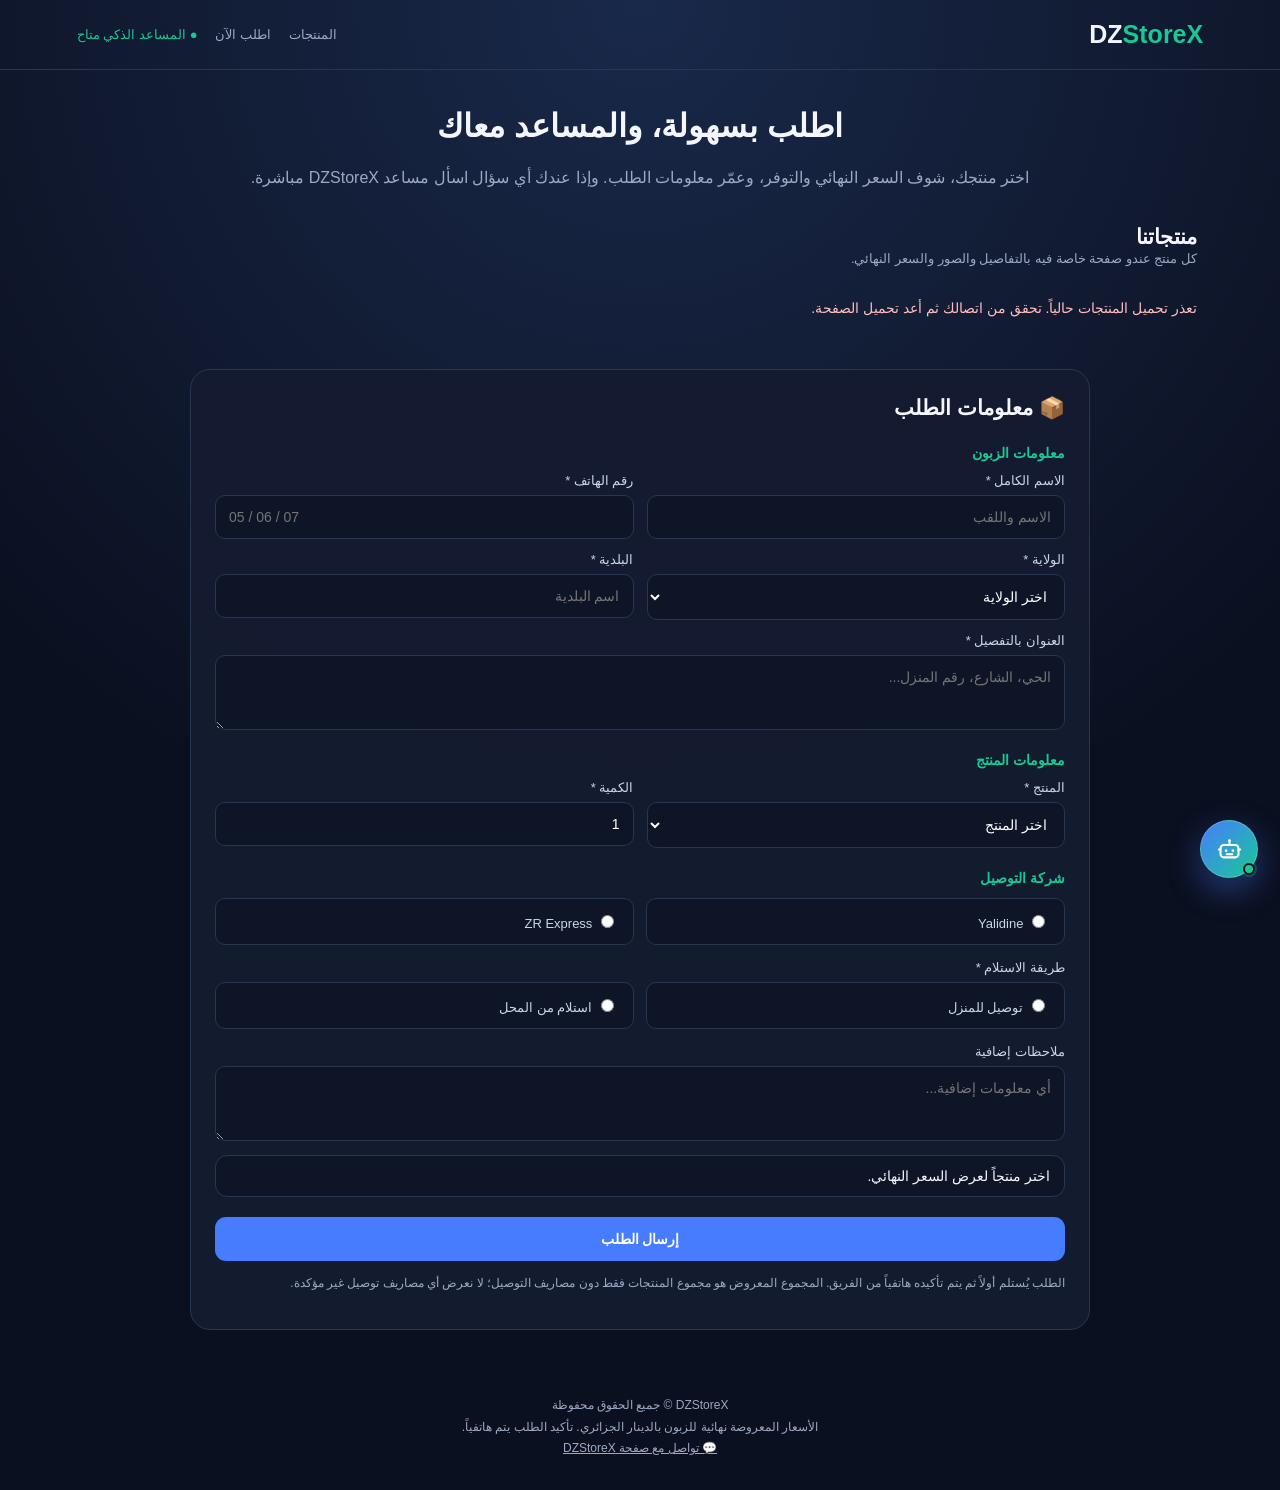
==== commit 97460c69: "Fix order pipeline: delivery mode, duplicate protection, Strata docs Add home/pickup selection to bo" ====
--- a/index.html
+++ b/index.html
@@ -5,7 +5,7 @@
 <meta name="viewport" content="width=device-width, initial-scale=1.0">
 <title>DZStoreX | المنتجات والطلب والمساعد الذكي</title>
 <meta name="description" content="تسوق منتجات DZStoreX، شاهد السعر النهائي والتوفر، وأرسل طلبك مع مساعد ذكي للأسئلة.">
-<link rel="stylesheet" href="assets/css/store.css?v=20261110a">
+<link rel="stylesheet" href="assets/css/store.css?v=20261125a">
 </head>
 <body>
 
@@ -100,6 +100,20 @@
         </div>
 
         <div class="field" style="margin-top:15px">
+          <label>طريقة الاستلام *</label>
+          <div class="delivery" style="margin-top:0">
+            <label>
+              <input type="radio" name="deliveryMode" value="home" required>
+              توصيل للمنزل
+            </label>
+            <label>
+              <input type="radio" name="deliveryMode" value="pickup">
+              استلام من المحل
+            </label>
+          </div>
+        </div>
+
+        <div class="field" style="margin-top:15px">
           <label for="notes">ملاحظات إضافية</label>
           <textarea id="notes" name="notes" maxlength="300"
             placeholder="أي معلومات إضافية..."></textarea>
@@ -133,12 +147,12 @@
   <a href="https://m.me/1391319567390331" target="_blank" rel="noopener" style="color:inherit;text-decoration:underline">💬 تواصل مع صفحة DZStoreX</a>
 </footer>
 
-<script src="assets/js/config.js?v=20261110a"></script>
-<script src="assets/js/wilayas.js?v=20261110a"></script>
-<script src="assets/js/api.js?v=20261110a"></script>
-<script src="assets/js/chat.js?v=20261110a"></script>
-<script src="assets/js/order-form.js?v=20261110a"></script>
-<script src="assets/js/home.js?v=20261110a"></script>
+<script src="assets/js/config.js?v=20261125a"></script>
+<script src="assets/js/wilayas.js?v=20261125a"></script>
+<script src="assets/js/api.js?v=20261125a"></script>
+<script src="assets/js/chat.js?v=20261125a"></script>
+<script src="assets/js/order-form.js?v=20261125a"></script>
+<script src="assets/js/home.js?v=20261125a"></script>
 
 </body>
 </html>
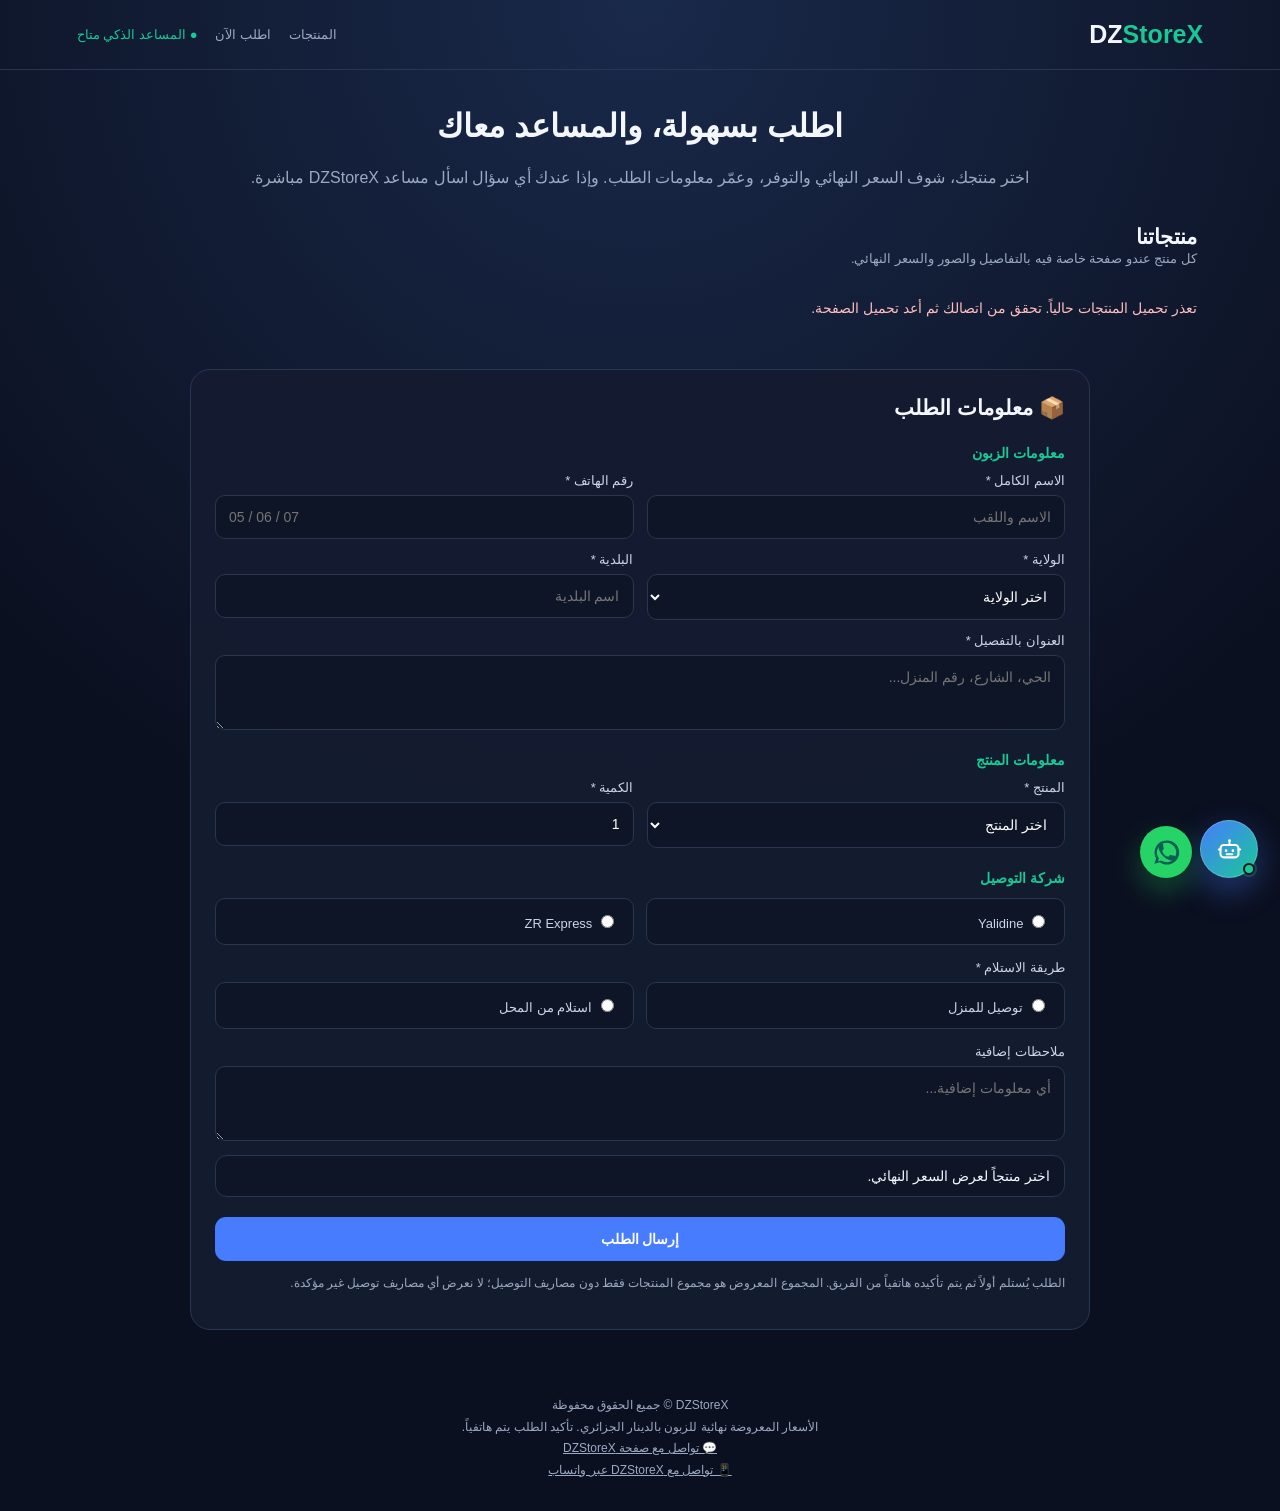
==== commit 820ffb67: "Add WhatsApp conversion links, sales dashboard and publication automation" ====
--- a/index.html
+++ b/index.html
@@ -5,7 +5,7 @@
 <meta name="viewport" content="width=device-width, initial-scale=1.0">
 <title>DZStoreX | المنتجات والطلب والمساعد الذكي</title>
 <meta name="description" content="تسوق منتجات DZStoreX، شاهد السعر النهائي والتوفر، وأرسل طلبك مع مساعد ذكي للأسئلة.">
-<link rel="stylesheet" href="assets/css/store.css?v=20261125a">
+<link rel="stylesheet" href="assets/css/store.css?v=20261126a">
 </head>
 <body>
 
@@ -144,15 +144,16 @@
 <footer>
   DZStoreX © جميع الحقوق محفوظة<br>
   الأسعار المعروضة نهائية للزبون بالدينار الجزائري. تأكيد الطلب يتم هاتفياً.<br>
-  <a href="https://m.me/1391319567390331" target="_blank" rel="noopener" style="color:inherit;text-decoration:underline">💬 تواصل مع صفحة DZStoreX</a>
+  <a href="https://m.me/1391319567390331" target="_blank" rel="noopener" style="color:inherit;text-decoration:underline">💬 تواصل مع صفحة DZStoreX</a><br>
+  <a class="dz-wa-link" id="whatsappFooterLink" href="https://wa.me/213549296612" target="_blank" rel="noopener noreferrer" style="color:inherit;text-decoration:underline">📱 تواصل مع DZStoreX عبر واتساب</a>
 </footer>
 
-<script src="assets/js/config.js?v=20261125a"></script>
-<script src="assets/js/wilayas.js?v=20261125a"></script>
-<script src="assets/js/api.js?v=20261125a"></script>
-<script src="assets/js/chat.js?v=20261125a"></script>
-<script src="assets/js/order-form.js?v=20261125a"></script>
-<script src="assets/js/home.js?v=20261125a"></script>
+<script src="assets/js/config.js?v=20261126a"></script>
+<script src="assets/js/wilayas.js?v=20261126a"></script>
+<script src="assets/js/api.js?v=20261126a"></script>
+<script src="assets/js/chat.js?v=20261126a"></script>
+<script src="assets/js/order-form.js?v=20261126a"></script>
+<script src="assets/js/home.js?v=20261126a"></script>
 
 </body>
 </html>
--- a/assets/css/store.css
+++ b/assets/css/store.css
@@ -191,6 +191,7 @@
 }
 
 .product-card {
+  position: relative;
   background: rgba(20, 28, 48, .96);
   border: 1px solid var(--line);
   border-radius: 16px;
@@ -201,6 +202,32 @@
   transition: transform .15s ease, border-color .15s ease;
 }
 .product-card:hover { transform: translateY(-2px); border-color: var(--blue); }
+
+.product-card-wa {
+  position: absolute;
+  top: 10px;
+  left: 10px;
+  z-index: 2;
+  width: 36px;
+  height: 36px;
+  display: grid;
+  place-items: center;
+  border-radius: 50%;
+  background: #25d366;
+  color: #075e54;
+  font-size: 17px;
+  line-height: 1;
+  box-shadow: 0 4px 12px rgba(0, 0, 0, .35);
+  cursor: pointer;
+  transition: transform .15s ease, box-shadow .15s ease;
+}
+.product-card-wa:hover,
+.product-card-wa:focus-visible {
+  transform: scale(1.1);
+  box-shadow: 0 6px 16px rgba(37, 211, 102, .4);
+  outline: 2px solid rgba(255, 255, 255, .75);
+  outline-offset: 2px;
+}
 
 .product-thumb {
   aspect-ratio: 1 / 1;
@@ -512,6 +539,46 @@
   box-shadow: 0 0 0 2px rgba(255, 107, 107, .25);
 }
 
+/* WhatsApp click-to-chat button (sits beside the AI assistant button) */
+.dz-wa-fab {
+  position: fixed;
+  right: max(88px, calc(env(safe-area-inset-right) + 88px));
+  bottom: max(22px, env(safe-area-inset-bottom));
+  z-index: 2147483003;
+  width: 52px;
+  height: 52px;
+  display: grid;
+  place-items: center;
+  border-radius: 50%;
+  background: #25d366;
+  color: #075e54;
+  box-shadow: 0 12px 28px rgba(37, 211, 102, .32), 0 3px 10px rgba(0, 0, 0, .4);
+  pointer-events: auto;
+  transition: transform .2s ease, box-shadow .2s ease, opacity .2s ease;
+}
+.dz-wa-fab svg { width: 29px; height: 29px; }
+.dz-wa-fab:hover {
+  transform: translateY(-2px) scale(1.04);
+  box-shadow: 0 16px 34px rgba(37, 211, 102, .42), 0 4px 12px rgba(0, 0, 0, .42);
+}
+.dz-wa-fab:active { transform: scale(.97); }
+.dz-wa-fab:focus-visible { outline: 3px solid rgba(255, 255, 255, .8); outline-offset: 3px; }
+.dz-chat-root.is-open .dz-wa-fab {
+  opacity: 0;
+  transform: scale(.8);
+  pointer-events: none;
+}
+
+@media (max-width: 560px) {
+  .dz-wa-fab {
+    right: max(22px, env(safe-area-inset-right));
+    bottom: max(84px, calc(env(safe-area-inset-bottom) + 84px));
+    width: 48px;
+    height: 48px;
+  }
+  .dz-wa-fab svg { width: 26px; height: 26px; }
+}
+
 .dz-chat-panel {
   position: fixed;
   right: max(22px, env(safe-area-inset-right));
